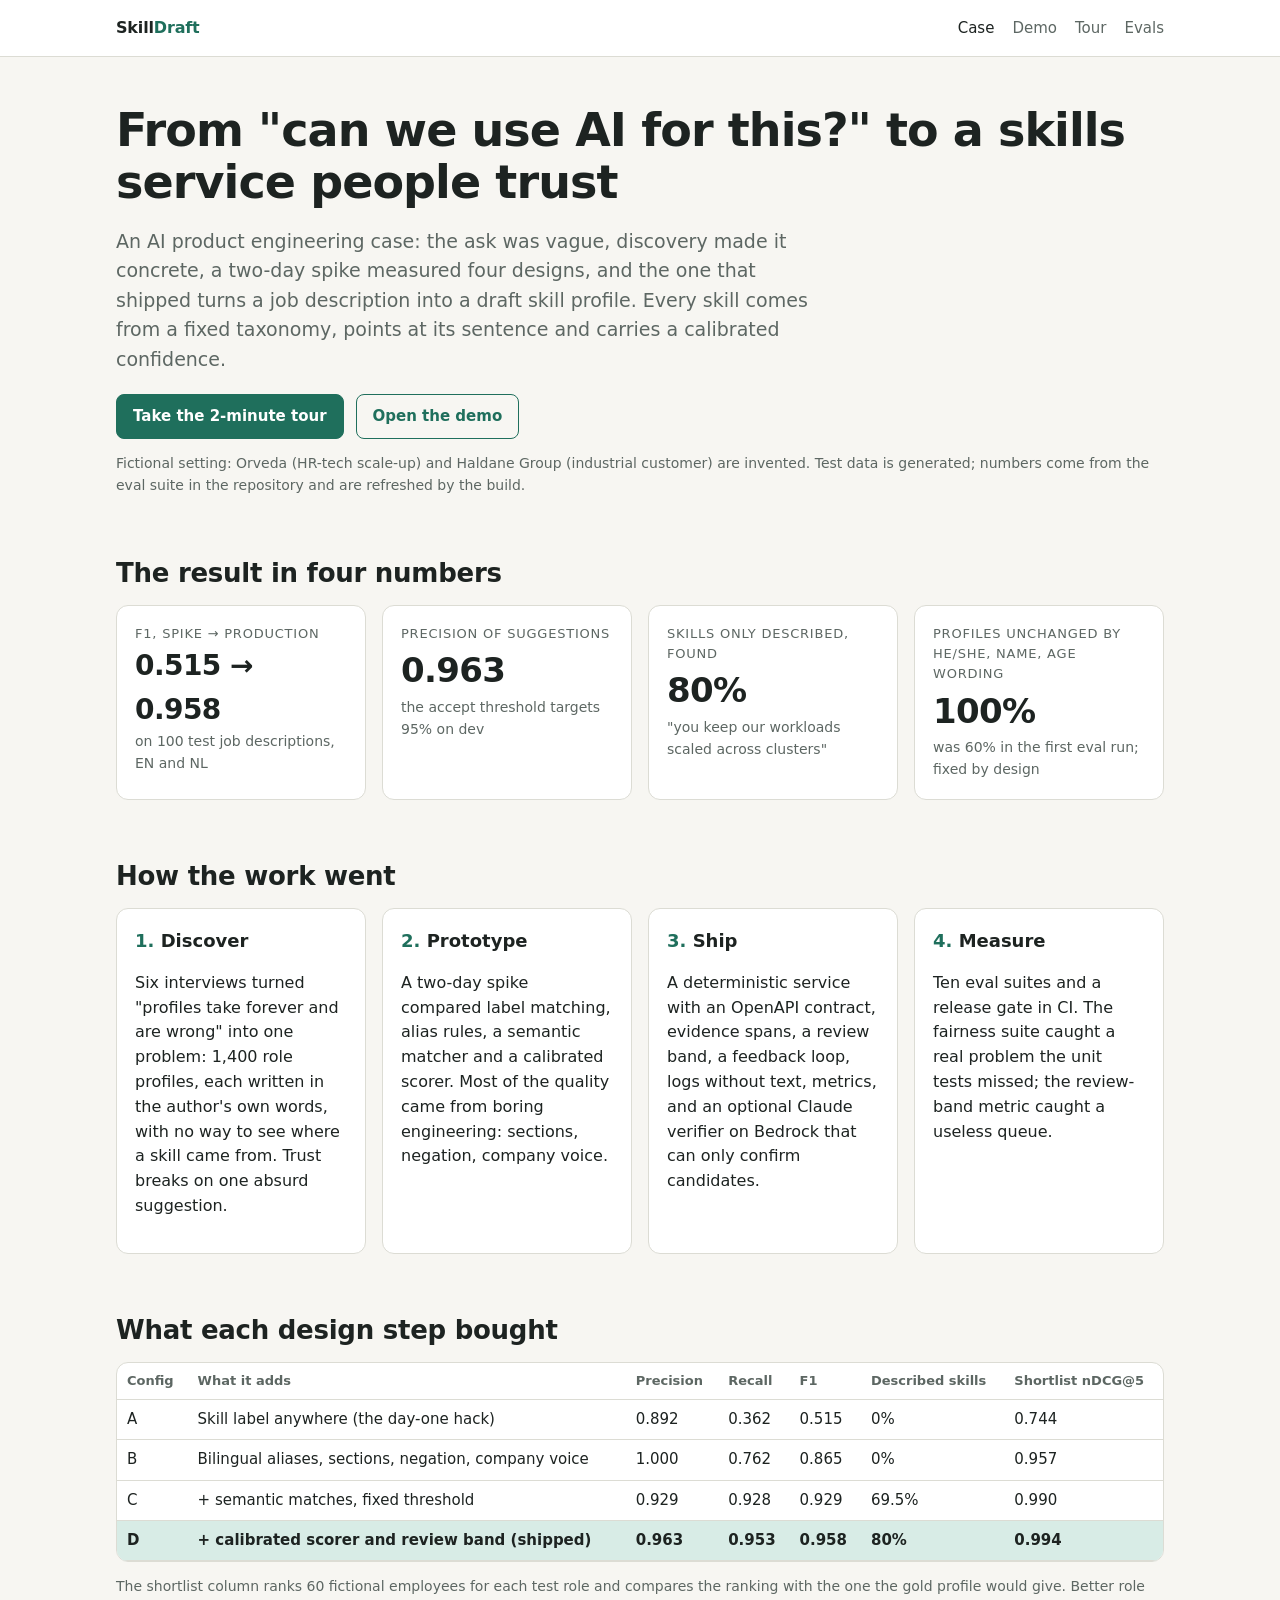
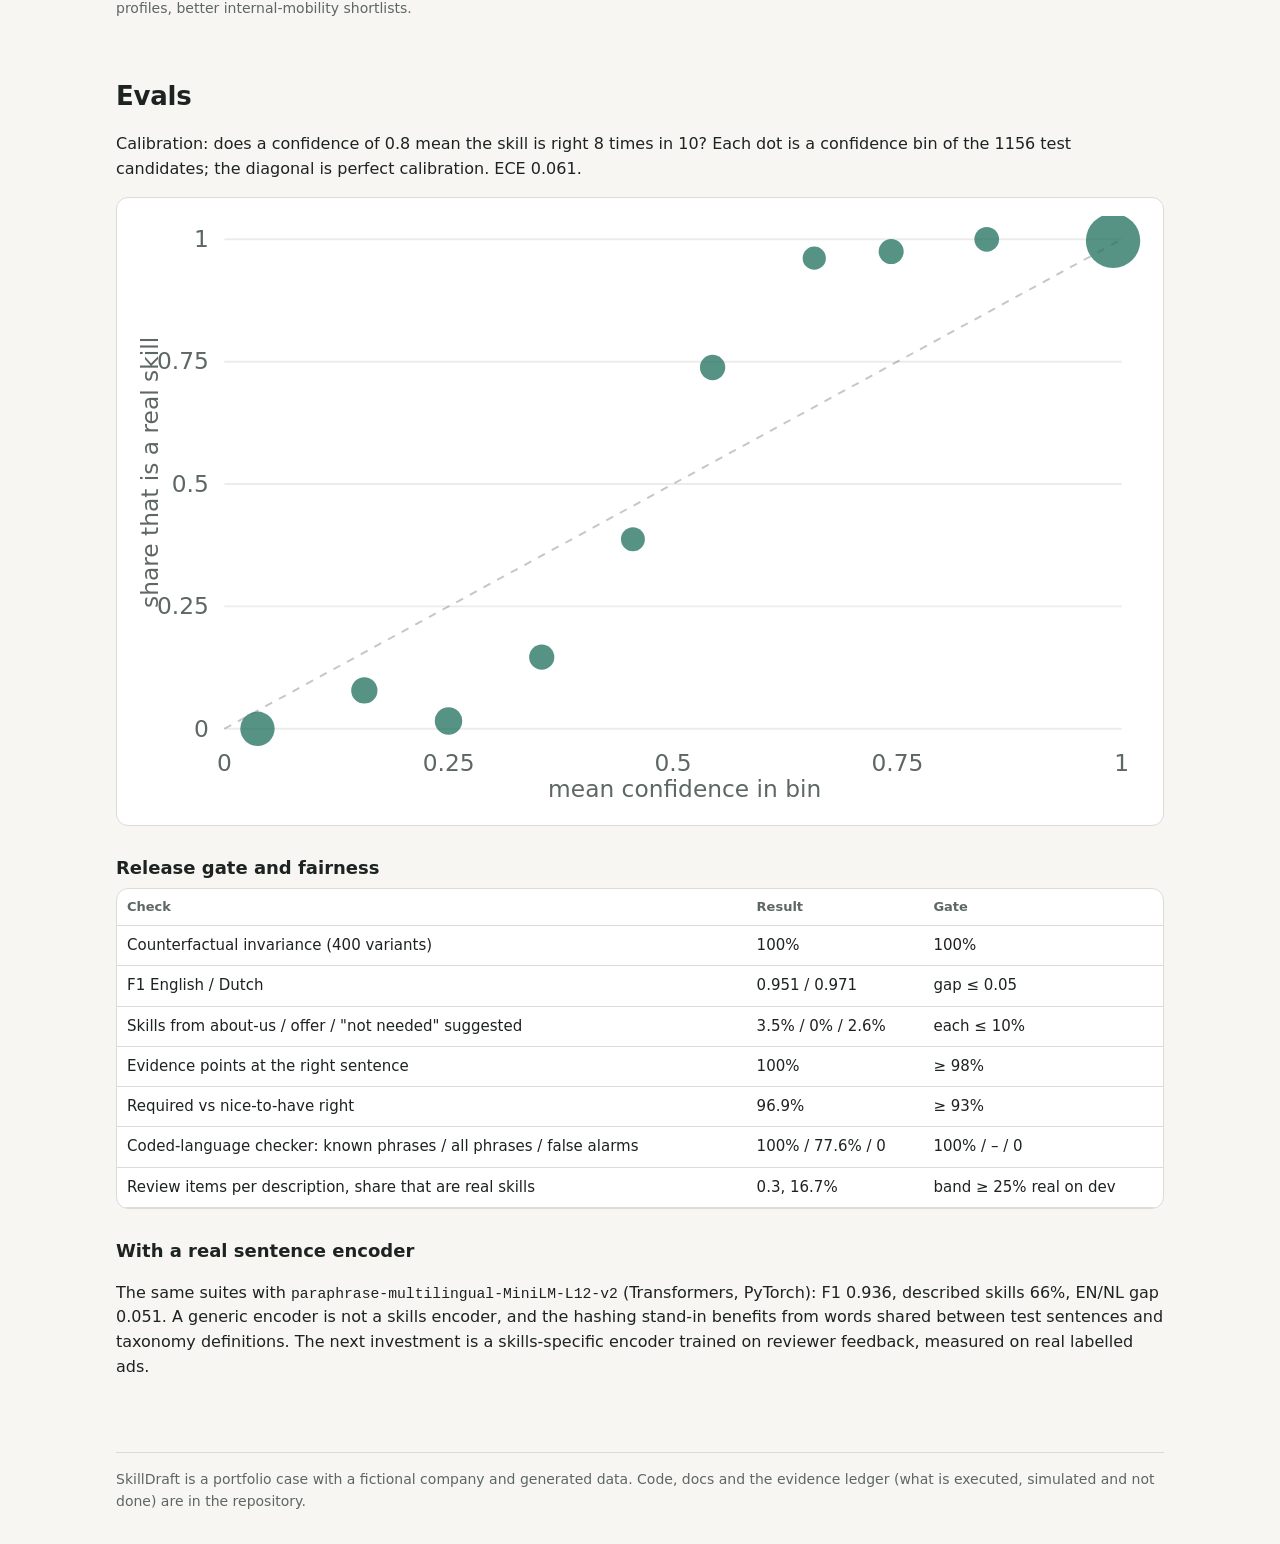
==== site/index.html @ 13406482 "Add discovery, prototype, design, decisions, quality, delivery and stakeholder docs; case site with " ====
<!doctype html>
<html lang="en">
<head>
<meta charset="utf-8">
<meta name="viewport" content="width=device-width, initial-scale=1">
<title>SkillDraft case</title>
<meta name="description" content="From an ambiguous HR ask to a shipped AI service: discovery, a measured prototype, a calibrated skills-inference API with evidence, and fairness evals. Fictional company.">
<link rel="stylesheet" href="assets/style.css">
</head>
<body>
<header class="top"><div class="wrap">
  <a class="brand" href="./">Skill<span>Draft</span></a>
  <nav><a href="./" aria-current="page">Case</a><a href="demo/">Demo</a><a href="demo/?tour">Tour</a><a href="#evals">Evals</a></nav>
</div></header>

<main class="wrap">
  <h1>From "can we use AI for this?" to a skills service people trust</h1>
  <p class="lead">An AI product engineering case: the ask was vague, discovery made it concrete, a two-day spike measured four designs, and the one that shipped turns a job description into a draft skill profile. Every skill comes from a fixed taxonomy, points at its sentence and carries a calibrated confidence.</p>
  <div class="row" style="margin-top:20px">
    <a class="btn" href="demo/?tour">Take the 2-minute tour</a>
    <a class="btn ghost" href="demo/">Open the demo</a>
  </div>
  <p class="note" style="margin-top:14px">Fictional setting: Orveda (HR-tech scale-up) and Haldane Group (industrial customer) are invented. Test data is generated; numbers come from the eval suite in the repository and are refreshed by the build.</p>

  <h2>The result in four numbers</h2>
  <div class="grid">
    <div class="card"><div class="k">F1, spike → production</div><div class="big" style="font-size:28px"><!--n:A.f1-->0.515<!--/n--> → <!--n:D.f1-->0.958<!--/n--></div><div class="note">on <!--n:test.descriptions-->100<!--/n--> test job descriptions, EN and NL</div></div>
    <div class="card"><div class="k">Precision of suggestions</div><div class="big"><!--n:D.precision-->0.963<!--/n--></div><div class="note">the accept threshold targets 95% on dev</div></div>
    <div class="card"><div class="k">Skills only described, found</div><div class="big"><!--n:D.paraphrase_recall-->80%<!--/n--></div><div class="note">"you keep our workloads scaled across clusters"</div></div>
    <div class="card"><div class="k">Profiles unchanged by he/she, name, age wording</div><div class="big"><!--n:invariance-->100%<!--/n--></div><div class="note">was 60% in the first eval run; fixed by design</div></div>
  </div>

  <h2>How the work went</h2>
  <div class="grid steps">
    <div class="card step"><h3>Discover</h3><p>Six interviews turned "profiles take forever and are wrong" into one problem: 1,400 role profiles, each written in the author's own words, with no way to see where a skill came from. Trust breaks on one absurd suggestion.</p></div>
    <div class="card step"><h3>Prototype</h3><p>A two-day spike compared label matching, alias rules, a semantic matcher and a calibrated scorer. Most of the quality came from boring engineering: sections, negation, company voice.</p></div>
    <div class="card step"><h3>Ship</h3><p>A deterministic service with an OpenAPI contract, evidence spans, a review band, a feedback loop, logs without text, metrics, and an optional Claude verifier on Bedrock that can only confirm candidates.</p></div>
    <div class="card step"><h3>Measure</h3><p>Ten eval suites and a release gate in CI. The fairness suite caught a real problem the unit tests missed; the review-band metric caught a useless queue.</p></div>
  </div>

  <h2>What each design step bought</h2>
  <div class="tablewrap"><table>
    <thead><tr><th>Config</th><th>What it adds</th><th>Precision</th><th>Recall</th><th>F1</th><th>Described skills</th><th>Shortlist nDCG@5</th></tr></thead>
    <tbody>
      <tr><td>A</td><td>Skill label anywhere (the day-one hack)</td><td><!--n:A.precision-->0.892<!--/n--></td><td><!--n:A.recall-->0.362<!--/n--></td><td><!--n:A.f1-->0.515<!--/n--></td><td><!--n:A.paraphrase_recall-->0%<!--/n--></td><td><!--n:A.ndcg-->0.744<!--/n--></td></tr>
      <tr><td>B</td><td>Bilingual aliases, sections, negation, company voice</td><td><!--n:B.precision-->1.000<!--/n--></td><td><!--n:B.recall-->0.762<!--/n--></td><td><!--n:B.f1-->0.865<!--/n--></td><td><!--n:B.paraphrase_recall-->0%<!--/n--></td><td><!--n:B.ndcg-->0.957<!--/n--></td></tr>
      <tr><td>C</td><td>+ semantic matches, fixed threshold</td><td><!--n:C.precision-->0.929<!--/n--></td><td><!--n:C.recall-->0.928<!--/n--></td><td><!--n:C.f1-->0.929<!--/n--></td><td><!--n:C.paraphrase_recall-->69.5%<!--/n--></td><td><!--n:C.ndcg-->0.990<!--/n--></td></tr>
      <tr class="hl"><td>D</td><td>+ calibrated scorer and review band (shipped)</td><td><!--n:D.precision-->0.963<!--/n--></td><td><!--n:D.recall-->0.953<!--/n--></td><td><!--n:D.f1-->0.958<!--/n--></td><td><!--n:D.paraphrase_recall-->80%<!--/n--></td><td><!--n:D.ndcg-->0.994<!--/n--></td></tr>
    </tbody>
  </table></div>
  <p class="note">The shortlist column ranks 60 fictional employees for each test role and compares the ranking with the one the gold profile would give. Better role profiles, better internal-mobility shortlists.</p>

  <h2 id="evals">Evals</h2>
  <p>Calibration: does a confidence of 0.8 mean the skill is right 8 times in 10? Each dot is a confidence bin of the <!--n:candidates-->1156<!--/n--> test candidates; the diagonal is perfect calibration. ECE <!--n:ece-->0.061<!--/n-->.</p>
  <div class="card"><svg id="reliability" viewBox="0 0 520 300" role="img" aria-label="Reliability diagram" style="width:100%;height:auto"></svg></div>
  <h3 style="margin-top:28px">Release gate and fairness</h3>
  <div class="tablewrap"><table id="gate">
    <thead><tr><th>Check</th><th>Result</th><th>Gate</th></tr></thead>
    <tbody>
      <tr><td>Counterfactual invariance (<!--n:variants-->400<!--/n--> variants)</td><td><!--n:invariance-->100%<!--/n--></td><td>100%</td></tr>
      <tr><td>F1 English / Dutch</td><td><!--n:D.f1_en-->0.951<!--/n--> / <!--n:D.f1_nl-->0.971<!--/n--></td><td>gap ≤ 0.05</td></tr>
      <tr><td>Skills from about-us / offer / "not needed" suggested</td><td><!--n:D.distractor.about-->3.5%<!--/n--> / <!--n:D.distractor.offer-->0%<!--/n--> / <!--n:D.distractor.negated-->2.6%<!--/n--></td><td>each ≤ 10%</td></tr>
      <tr><td>Evidence points at the right sentence</td><td><!--n:D.evidence-->100%<!--/n--></td><td>≥ 98%</td></tr>
      <tr><td>Required vs nice-to-have right</td><td><!--n:D.importance-->96.9%<!--/n--></td><td>≥ 93%</td></tr>
      <tr><td>Coded-language checker: known phrases / all phrases / false alarms</td><td><!--n:checker.recall_known-->100%<!--/n--> / <!--n:checker.recall-->77.6%<!--/n--> / <!--n:checker.false_alarms-->0<!--/n--></td><td>100% / – / 0</td></tr>
      <tr><td>Review items per description, share that are real skills</td><td><!--n:D.review_per_jd-->0.3<!--/n-->, <!--n:D.review_precision-->16.7%<!--/n--></td><td>band ≥ 25% real on dev</td></tr>
    </tbody>
  </table></div>

  <h3 style="margin-top:28px">With a real sentence encoder</h3>
  <p>The same suites with <code><!--n:hf.name-->paraphrase-multilingual-MiniLM-L12-v2<!--/n--></code> (Transformers, PyTorch): F1 <!--n:hf.D.f1-->0.936<!--/n-->, described skills <!--n:hf.D.paraphrase_recall-->66%<!--/n-->, EN/NL gap <!--n:hf.D.lang_gap-->0.051<!--/n-->. A generic encoder is not a skills encoder, and the hashing stand-in benefits from words shared between test sentences and taxonomy definitions. The next investment is a skills-specific encoder trained on reviewer feedback, measured on real labelled ads.</p>

  <footer>
    SkillDraft is a portfolio case with a fictional company and generated data. Code, docs and the evidence ledger (what is executed, simulated and not done) are in the repository.
  </footer>
</main>
<script type="module">
  const evals = await fetch("data/evals.json").then((r) => r.json());
  const bins = evals.calibration.reliability;
  const svg = document.getElementById("reliability");
  const W = 520, H = 300, L = 46, B = 36, T = 12, R = 12;
  const x = (v) => L + v * (W - L - R), y = (v) => H - B - v * (H - B - T);
  const max = Math.max(...bins.map((b) => b.n));
  let s = `<line x1="${x(0)}" y1="${y(0)}" x2="${x(1)}" y2="${y(1)}" stroke="currentColor" opacity="0.25" stroke-dasharray="4 4"/>`;
  for (const t of [0, 0.25, 0.5, 0.75, 1]) {
    s += `<text x="${x(t)}" y="${H - 14}" text-anchor="middle">${t}</text><text x="${L - 8}" y="${y(t) + 4}" text-anchor="end">${t}</text>`;
    s += `<line x1="${x(0)}" x2="${x(1)}" y1="${y(t)}" y2="${y(t)}" stroke="currentColor" opacity="0.08"/>`;
  }
  s += `<text x="${(L + W) / 2}" y="${H - 1}" text-anchor="middle">mean confidence in bin</text>`;
  s += `<text transform="translate(12 ${(H - B) / 2}) rotate(-90)" text-anchor="middle">share that is a real skill</text>`;
  for (const b of bins) {
    const r = 4 + 10 * Math.sqrt(b.n / max);
    s += `<circle cx="${x(b.mean_confidence)}" cy="${y(b.observed)}" r="${r}" fill="var(--accent)" fill-opacity="0.75"><title>${b.bin}: ${b.n} candidates, confidence ${b.mean_confidence.toFixed(2)}, observed ${b.observed.toFixed(2)}</title></circle>`;
  }
  svg.innerHTML = s;
  svg.style.color = getComputedStyle(document.body).color;
</script>
</body>
</html>
---- site/assets/style.css ----
:root {
  --bg: #f7f6f2; --surface: #ffffff; --ink: #1d2321; --muted: #5d6763; --line: #dcdcd4;
  --accent: #1f6f5c; --accent-soft: #d8ece6; --warn: #a3620a; --warn-soft: #f6e7cc;
  --bad: #a3352b; --bad-soft: #f5dcd8; --sem: #3d5a9e; --sem-soft: #dde4f4; --flag: #8a3b8f; --flag-soft: #f1dff2;
  --mono: ui-monospace, "SF Mono", Menlo, Consolas, monospace;
  --sans: "Inter", system-ui, -apple-system, "Segoe UI", sans-serif;
}
@media (prefers-color-scheme: dark) {
  :root:not([data-theme="light"]) {
    --bg: #141816; --surface: #1c211f; --ink: #e8ebe9; --muted: #9aa5a0; --line: #2f3633;
    --accent: #5cc4a6; --accent-soft: #1d3a32; --warn: #e2a64b; --warn-soft: #3d2f17;
    --bad: #e2786d; --bad-soft: #43231f; --sem: #8fa8e6; --sem-soft: #232c45; --flag: #d58fd9; --flag-soft: #3a2340;
  }
}
:root[data-theme="dark"] {
  --bg: #141816; --surface: #1c211f; --ink: #e8ebe9; --muted: #9aa5a0; --line: #2f3633;
  --accent: #5cc4a6; --accent-soft: #1d3a32; --warn: #e2a64b; --warn-soft: #3d2f17;
  --bad: #e2786d; --bad-soft: #43231f; --sem: #8fa8e6; --sem-soft: #232c45; --flag: #d58fd9; --flag-soft: #3a2340;
}
* { box-sizing: border-box; }
html { -webkit-text-size-adjust: 100%; }
body { margin: 0; background: var(--bg); color: var(--ink); font: 16px/1.55 var(--sans); }
a { color: var(--accent); }
.wrap { max-width: 1080px; margin: 0 auto; padding: 0 16px; }
header.top { border-bottom: 1px solid var(--line); background: var(--surface); }
header.top .wrap { display: flex; align-items: center; justify-content: space-between; gap: 12px; height: 56px; }
.brand { font-weight: 700; letter-spacing: -0.01em; text-decoration: none; color: var(--ink); }
.brand span { color: var(--accent); }
nav a { margin-left: 18px; text-decoration: none; color: var(--muted); font-size: 15px; }
nav a:hover, nav a[aria-current] { color: var(--ink); }
h1 { font-size: clamp(30px, 5vw, 46px); line-height: 1.12; letter-spacing: -0.02em; margin: 48px 0 16px; }
h2 { font-size: 26px; letter-spacing: -0.01em; margin: 56px 0 12px; }
h3 { font-size: 18px; margin: 0 0 6px; }
.lead { font-size: 19px; color: var(--muted); max-width: 720px; }
.note { font-size: 14px; color: var(--muted); }
.btn { display: inline-block; padding: 10px 16px; border-radius: 8px; border: 1px solid var(--accent); background: var(--accent); color: var(--surface);
  text-decoration: none; font-weight: 600; font-size: 15px; cursor: pointer; font-family: inherit; }
.btn.ghost { background: transparent; color: var(--accent); }
.row { display: flex; gap: 12px; flex-wrap: wrap; align-items: center; }
.grid { display: grid; gap: 16px; grid-template-columns: repeat(auto-fit, minmax(230px, 1fr)); }
.card { background: var(--surface); border: 1px solid var(--line); border-radius: 12px; padding: 18px; }
.card .k { font-size: 13px; text-transform: uppercase; letter-spacing: 0.06em; color: var(--muted); }
.big { font-size: 34px; font-weight: 700; letter-spacing: -0.02em; font-variant-numeric: tabular-nums; }
.step { counter-increment: step; }
.step h3::before { content: counter(step) ". "; color: var(--accent); }
.steps { counter-reset: step; }
table { width: 100%; border-collapse: collapse; font-size: 15px; font-variant-numeric: tabular-nums; }
th, td { text-align: left; padding: 8px 10px; border-bottom: 1px solid var(--line); vertical-align: top; }
th { font-size: 13px; color: var(--muted); font-weight: 600; }
.tablewrap { overflow-x: auto; background: var(--surface); border: 1px solid var(--line); border-radius: 12px; }
tr.hl td { background: var(--accent-soft); font-weight: 600; }
.bar { height: 10px; border-radius: 5px; background: var(--line); position: relative; overflow: hidden; min-width: 80px; }
.bar > i { position: absolute; inset: 0 auto 0 0; background: var(--accent); border-radius: 5px; }
footer { margin: 72px 0 32px; padding-top: 16px; border-top: 1px solid var(--line); font-size: 14px; color: var(--muted); }
code { font-family: var(--mono); font-size: 0.92em; }

/* demo */
.demo { display: grid; grid-template-columns: minmax(0, 1.15fr) minmax(0, 1fr); gap: 16px; margin-top: 16px; }
@media (max-width: 860px) { .demo { grid-template-columns: 1fr; } nav a { margin-left: 12px; } }
textarea { width: 100%; min-height: 360px; font: 14px/1.5 var(--mono); padding: 12px; border-radius: 10px; border: 1px solid var(--line);
  background: var(--surface); color: var(--ink); resize: vertical; }
select { font: inherit; padding: 8px 10px; border-radius: 8px; border: 1px solid var(--line); background: var(--surface); color: var(--ink); max-width: 100%; }
.seg { display: inline-flex; border: 1px solid var(--line); border-radius: 8px; overflow: hidden; }
.seg button { border: 0; background: var(--surface); color: var(--muted); padding: 8px 12px; font: inherit; font-size: 14px; cursor: pointer; }
.seg button[aria-pressed="true"] { background: var(--accent); color: var(--surface); }
.doc { white-space: pre-wrap; font: 14px/1.7 var(--mono); background: var(--surface); border: 1px solid var(--line); border-radius: 10px; padding: 14px; overflow-wrap: anywhere; }
.doc mark { border-radius: 3px; padding: 0 1px; color: inherit; }
.doc mark.exact { background: var(--accent-soft); box-shadow: inset 0 -2px 0 var(--accent); }
.doc mark.semantic { background: var(--sem-soft); }
.doc mark.review { background: var(--warn-soft); box-shadow: inset 0 -2px 0 var(--warn); }
.doc mark.flag { background: var(--flag-soft); box-shadow: inset 0 -2px 0 var(--flag); }
.doc mark.active { outline: 2px solid var(--ink); }
.skills { display: flex; flex-direction: column; gap: 8px; }
.skill { display: grid; grid-template-columns: 1fr auto; gap: 4px 10px; background: var(--surface); border: 1px solid var(--line); border-left: 4px solid var(--accent);
  border-radius: 10px; padding: 10px 12px; cursor: pointer; }
.skill.review { border-left-color: var(--warn); }
.skill.rejected { opacity: 0.45; }
.skill .name { font-weight: 600; }
.skill .meta { font-size: 13px; color: var(--muted); grid-column: 1 / -1; }
.skill .acts { display: flex; gap: 6px; }
.skill .acts button { font: inherit; font-size: 13px; padding: 3px 8px; border-radius: 6px; border: 1px solid var(--line); background: transparent; color: var(--ink); cursor: pointer; }
.pill { display: inline-block; font-size: 12px; padding: 1px 7px; border-radius: 999px; background: var(--line); color: var(--ink); margin-right: 4px; }
.pill.req { background: var(--accent-soft); }
.pill.pref { background: var(--sem-soft); }
.pill.rev { background: var(--warn-soft); }
.list { margin: 6px 0 0; padding-left: 18px; font-size: 14px; }
.legend { font-size: 13px; color: var(--muted); display: flex; gap: 12px; flex-wrap: wrap; margin: 8px 0; }
.legend b { display: inline-block; width: 12px; height: 12px; border-radius: 3px; vertical-align: -1px; margin-right: 4px; }
.tour { position: fixed; right: 16px; bottom: 16px; max-width: 380px; width: calc(100% - 32px); background: var(--ink); color: var(--bg); border-radius: 12px;
  padding: 16px; box-shadow: 0 10px 30px rgba(0,0,0,0.25); z-index: 10; }
.tour p { margin: 6px 0 12px; font-size: 15px; }
.tour .row button { font: inherit; font-size: 14px; padding: 6px 12px; border-radius: 6px; border: 1px solid var(--bg); background: transparent; color: var(--bg); cursor: pointer; }
.tour .row button.primary { background: var(--bg); color: var(--ink); }
.tour small { opacity: 0.7; }
svg text { fill: var(--muted); font: 12px var(--sans); }
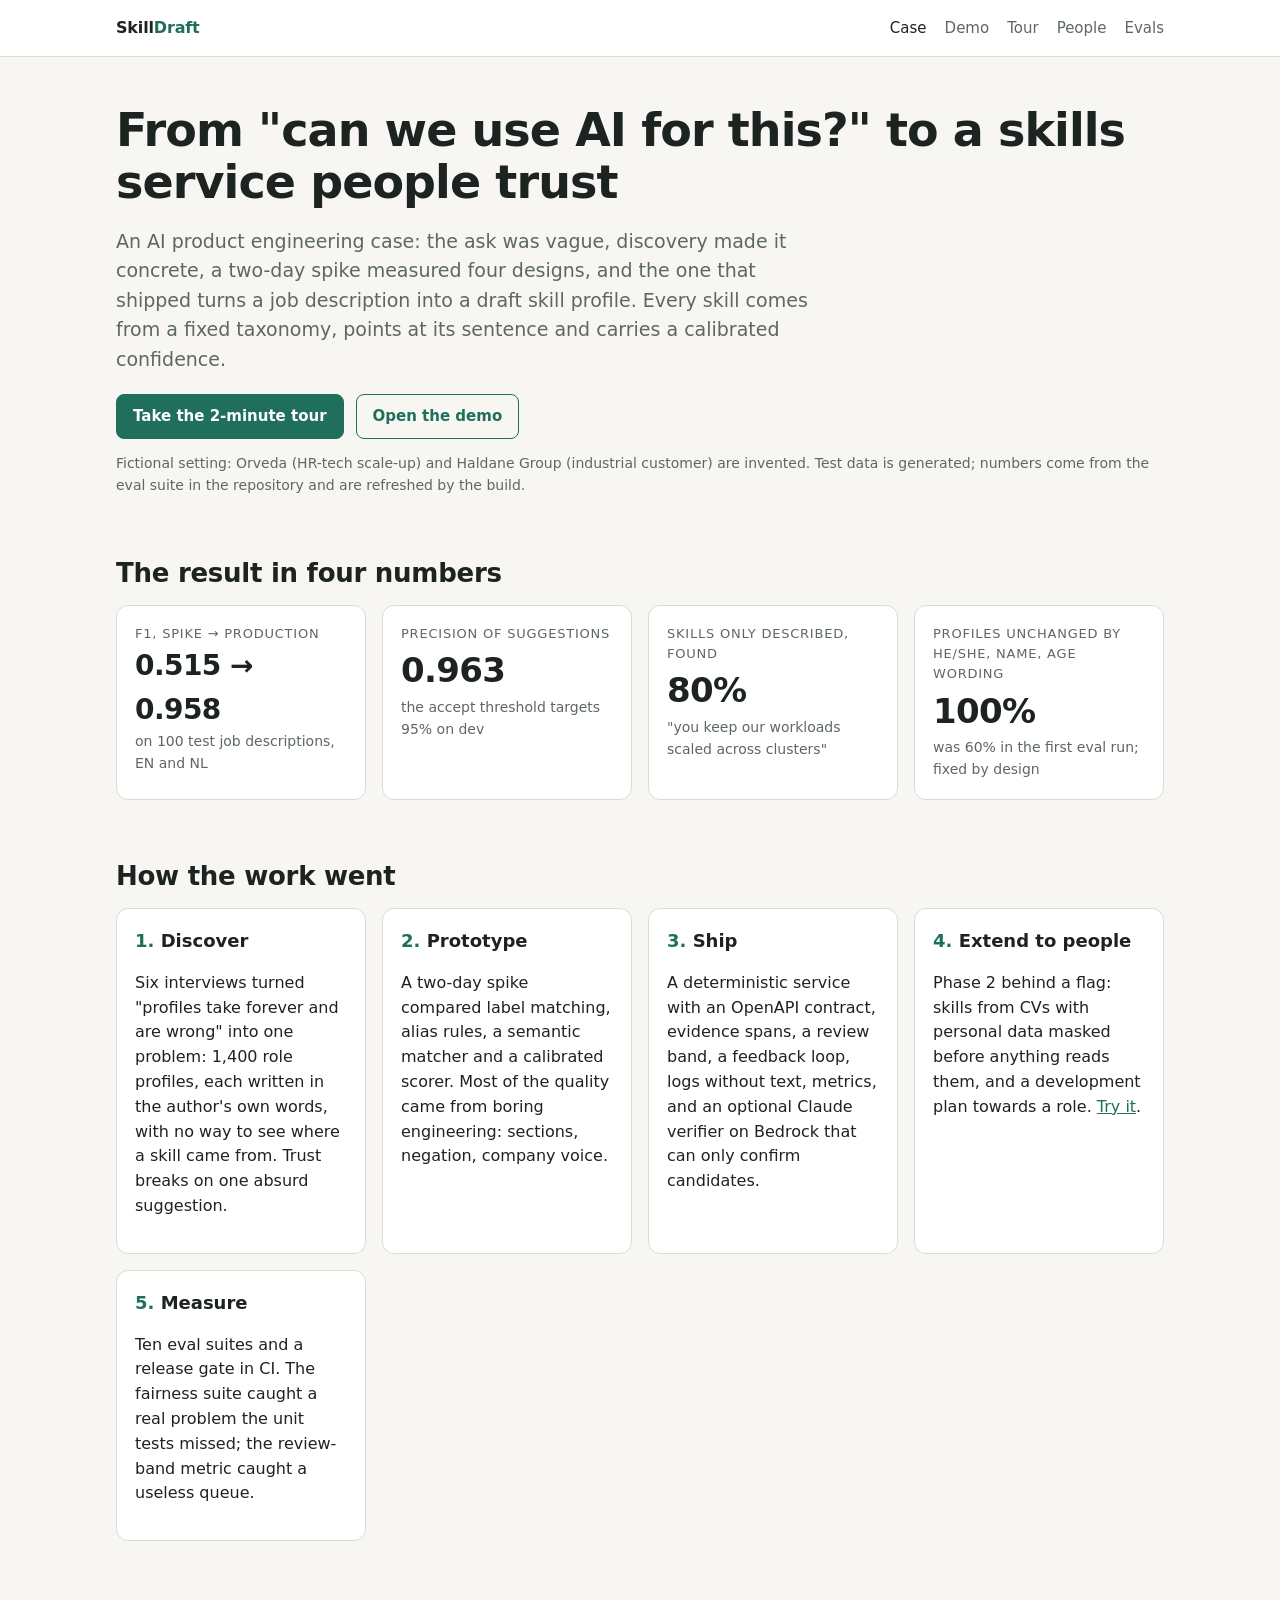
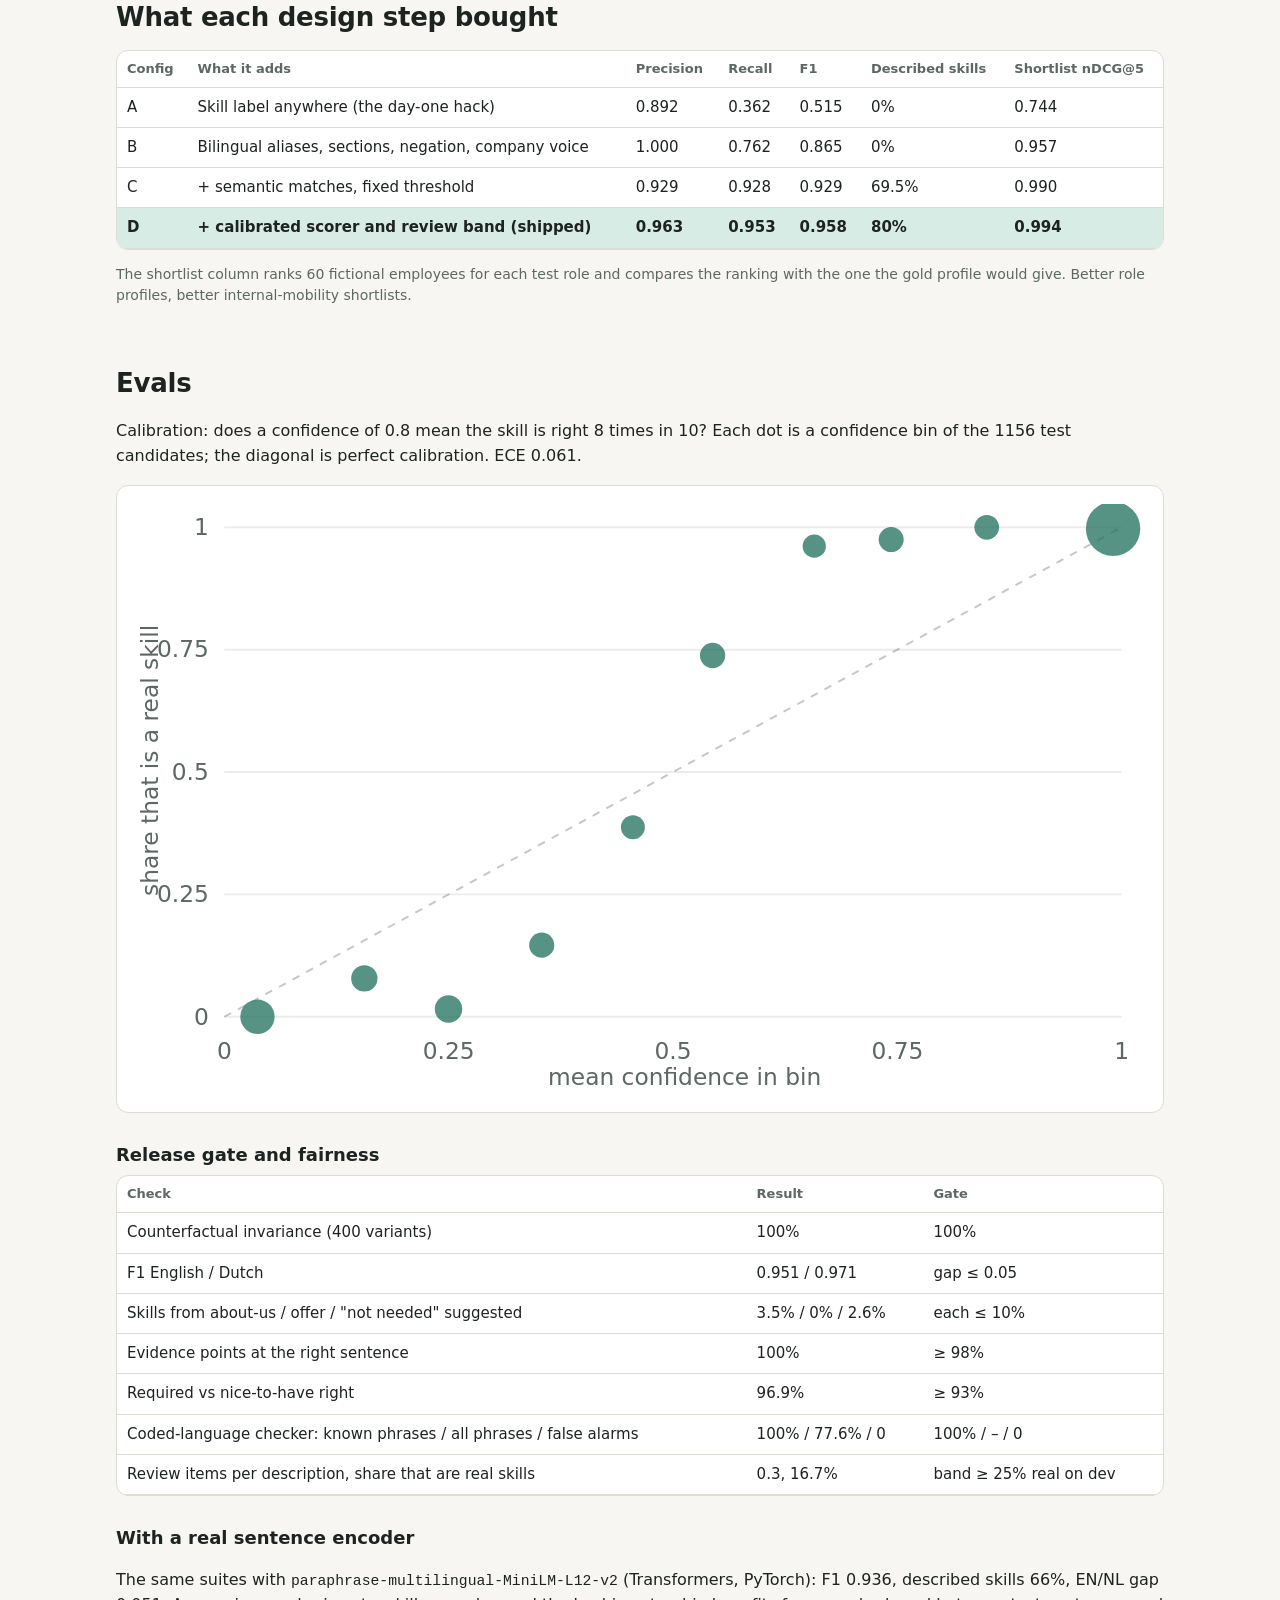
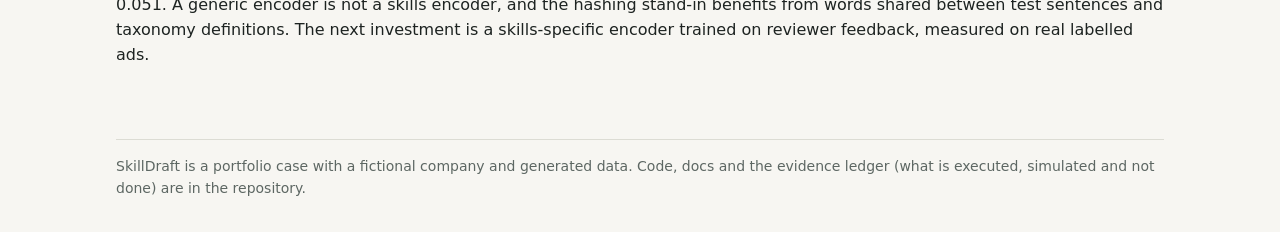
==== commit 9e064c87: "Phase 2: skills from CVs with personal data masked first, development plans, FastAPI adapter, review" ====
--- a/site/index.html
+++ b/site/index.html
@@ -10,7 +10,7 @@
 <body>
 <header class="top"><div class="wrap">
   <a class="brand" href="./">Skill<span>Draft</span></a>
-  <nav><a href="./" aria-current="page">Case</a><a href="demo/">Demo</a><a href="demo/?tour">Tour</a><a href="#evals">Evals</a></nav>
+  <nav><a href="./" aria-current="page">Case</a><a href="demo/">Demo</a><a href="demo/?tour">Tour</a><a href="people/">People</a><a href="#evals">Evals</a></nav>
 </div></header>
 
 <main class="wrap">
@@ -35,6 +35,7 @@
     <div class="card step"><h3>Discover</h3><p>Six interviews turned "profiles take forever and are wrong" into one problem: 1,400 role profiles, each written in the author's own words, with no way to see where a skill came from. Trust breaks on one absurd suggestion.</p></div>
     <div class="card step"><h3>Prototype</h3><p>A two-day spike compared label matching, alias rules, a semantic matcher and a calibrated scorer. Most of the quality came from boring engineering: sections, negation, company voice.</p></div>
     <div class="card step"><h3>Ship</h3><p>A deterministic service with an OpenAPI contract, evidence spans, a review band, a feedback loop, logs without text, metrics, and an optional Claude verifier on Bedrock that can only confirm candidates.</p></div>
+    <div class="card step"><h3>Extend to people</h3><p>Phase 2 behind a flag: skills from CVs with personal data masked before anything reads them, and a development plan towards a role. <a href="people/">Try it</a>.</p></div>
     <div class="card step"><h3>Measure</h3><p>Ten eval suites and a release gate in CI. The fairness suite caught a real problem the unit tests missed; the review-band metric caught a useless queue.</p></div>
   </div>
 
